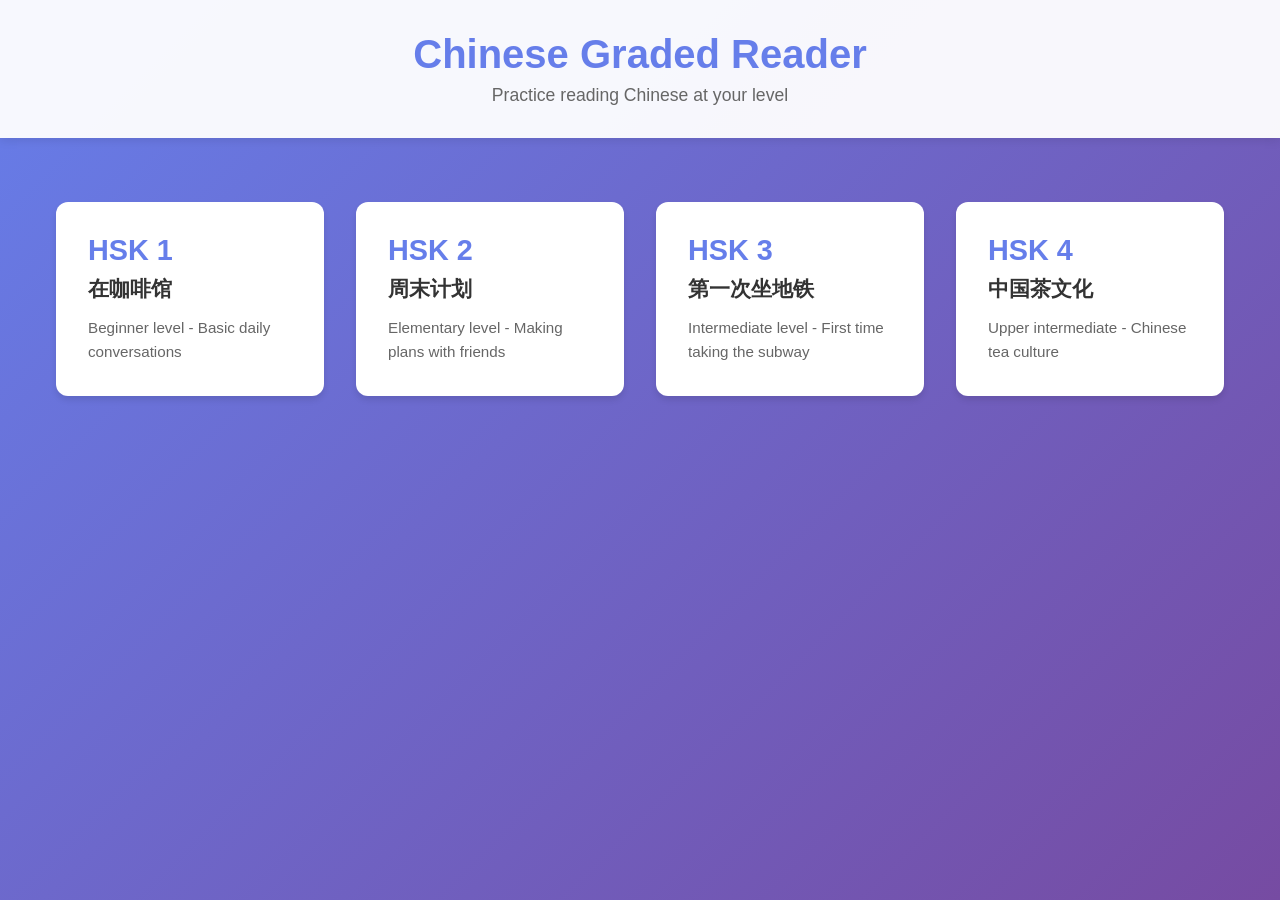
==== index.html @ 8f10793d "Add Chinese Graded Reader web app This app helps users practice reading Chinese at appropriate diffi" ====
<!DOCTYPE html>
<html lang="zh-CN">
<head>
    <meta charset="UTF-8">
    <meta name="viewport" content="width=device-width, initial-scale=1.0">
    <title>Chinese Graded Reader</title>
    <link rel="stylesheet" href="styles.css">
</head>
<body>
    <header>
        <h1>Chinese Graded Reader</h1>
        <p class="subtitle">Practice reading Chinese at your level</p>
    </header>

    <main id="app">
        <!-- Content will be dynamically rendered here -->
    </main>

    <script src="app.js"></script>
</body>
</html>
---- styles.css ----
/* Reset and base styles */
* {
    margin: 0;
    padding: 0;
    box-sizing: border-box;
}

body {
    font-family: 'Noto Sans SC', 'Microsoft YaHei', sans-serif;
    background: linear-gradient(135deg, #667eea 0%, #764ba2 100%);
    min-height: 100vh;
    color: #333;
}

header {
    background: rgba(255, 255, 255, 0.95);
    padding: 2rem;
    text-align: center;
    box-shadow: 0 2px 10px rgba(0, 0, 0, 0.1);
}

header h1 {
    font-size: 2.5rem;
    color: #667eea;
    margin-bottom: 0.5rem;
}

header .subtitle {
    color: #666;
    font-size: 1.1rem;
}

main {
    max-width: 1200px;
    margin: 2rem auto;
    padding: 0 1rem;
}

/* Level Selection View */
.level-selection {
    display: grid;
    grid-template-columns: repeat(auto-fit, minmax(250px, 1fr));
    gap: 2rem;
    padding: 2rem 0;
}

.level-card {
    background: white;
    border-radius: 12px;
    padding: 2rem;
    cursor: pointer;
    transition: transform 0.3s ease, box-shadow 0.3s ease;
    box-shadow: 0 4px 6px rgba(0, 0, 0, 0.1);
}

.level-card:hover {
    transform: translateY(-5px);
    box-shadow: 0 8px 15px rgba(0, 0, 0, 0.2);
}

.level-card h2 {
    color: #667eea;
    font-size: 1.8rem;
    margin-bottom: 0.5rem;
}

.level-card .text-title {
    font-size: 1.3rem;
    color: #333;
    margin-bottom: 0.8rem;
    font-weight: 600;
}

.level-card .description {
    color: #666;
    font-size: 0.95rem;
    line-height: 1.6;
}

/* Reading View */
.reading-view {
    background: white;
    border-radius: 12px;
    padding: 3rem;
    box-shadow: 0 4px 20px rgba(0, 0, 0, 0.1);
}

.reading-header {
    margin-bottom: 2rem;
    padding-bottom: 1.5rem;
    border-bottom: 2px solid #f0f0f0;
}

.reading-header h2 {
    color: #667eea;
    font-size: 2rem;
    margin-bottom: 0.8rem;
}

.instruction {
    color: #888;
    font-size: 0.95rem;
    font-style: italic;
}

.text-content {
    font-size: 24px;
    line-height: 2.0;
    color: #333;
    margin-bottom: 2rem;
    text-align: justify;
}

/* Hoverable Words */
.word {
    position: relative;
    cursor: help;
    border-bottom: 1px dotted #667eea;
    transition: color 0.2s ease;
}

.word:hover {
    color: #667eea;
}

.word[data-pinyin]:hover::after {
    content: attr(data-pinyin) " - " attr(data-translation);
    position: absolute;
    bottom: 100%;
    left: 50%;
    transform: translateX(-50%);
    background: rgba(0, 0, 0, 0.9);
    color: white;
    padding: 0.5rem 0.8rem;
    border-radius: 6px;
    font-size: 14px;
    white-space: nowrap;
    z-index: 1000;
    margin-bottom: 8px;
    pointer-events: none;
    box-shadow: 0 2px 8px rgba(0, 0, 0, 0.2);
}

.word[data-pinyin]:hover::before {
    content: '';
    position: absolute;
    bottom: 100%;
    left: 50%;
    transform: translateX(-50%);
    border: 6px solid transparent;
    border-top-color: rgba(0, 0, 0, 0.9);
    z-index: 1000;
    margin-bottom: 2px;
    pointer-events: none;
}

/* Back Button */
.back-button {
    background: #667eea;
    color: white;
    border: none;
    padding: 0.8rem 1.5rem;
    border-radius: 8px;
    font-size: 1rem;
    cursor: pointer;
    transition: background 0.3s ease;
    font-family: inherit;
}

.back-button:hover {
    background: #5568d3;
}

/* Responsive Design */
@media (max-width: 768px) {
    header h1 {
        font-size: 2rem;
    }

    .level-selection {
        grid-template-columns: 1fr;
        gap: 1.5rem;
    }

    .reading-view {
        padding: 2rem 1.5rem;
    }

    .text-content {
        font-size: 20px;
        line-height: 1.8;
    }

    .word[data-pinyin]:hover::after {
        font-size: 12px;
        padding: 0.4rem 0.6rem;
    }
}

@media (max-width: 480px) {
    header {
        padding: 1.5rem;
    }

    header h1 {
        font-size: 1.5rem;
    }

    header .subtitle {
        font-size: 0.9rem;
    }

    .reading-view {
        padding: 1.5rem 1rem;
    }

    .text-content {
        font-size: 18px;
    }
}
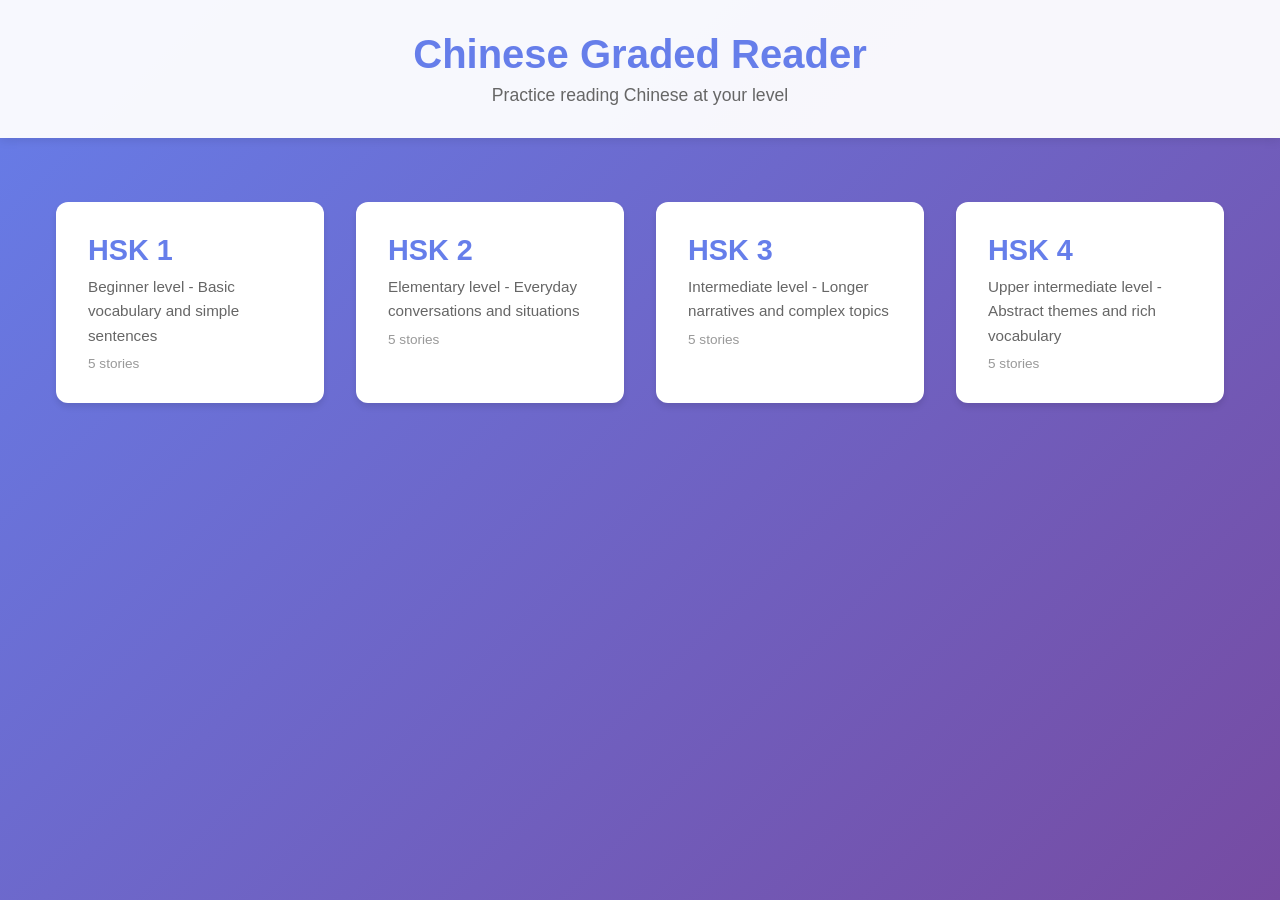
==== commit 34bb30be: "Add above-level word indicators and Chinese genre badges - Include HSK 1-4 vocabulary lists (hsk_voc" ====
--- a/index.html
+++ b/index.html
@@ -16,6 +16,7 @@
         <!-- Content will be dynamically rendered here -->
     </main>
 
+    <script src="hsk_vocab.js"></script>
     <script src="app.js"></script>
 </body>
 </html>
--- a/styles.css
+++ b/styles.css
@@ -64,17 +64,85 @@
     margin-bottom: 0.5rem;
 }
 
-.level-card .text-title {
-    font-size: 1.3rem;
-    color: #333;
-    margin-bottom: 0.8rem;
-    font-weight: 600;
-}
-
 .level-card .description {
     color: #666;
     font-size: 0.95rem;
     line-height: 1.6;
+    margin-bottom: 0.5rem;
+}
+
+.level-card .story-count {
+    color: #999;
+    font-size: 0.85rem;
+}
+
+/* Story Selection View */
+.story-selection {
+    padding: 2rem 0;
+}
+
+.section-header {
+    background: white;
+    border-radius: 12px;
+    padding: 1.5rem 2rem;
+    margin-bottom: 2rem;
+    box-shadow: 0 4px 6px rgba(0, 0, 0, 0.1);
+}
+
+.section-header h2 {
+    color: #667eea;
+    font-size: 1.8rem;
+    margin-bottom: 0.3rem;
+}
+
+.section-header .description {
+    color: #666;
+    font-size: 0.95rem;
+}
+
+.story-grid {
+    display: grid;
+    grid-template-columns: repeat(auto-fit, minmax(220px, 1fr));
+    gap: 1.5rem;
+    margin-bottom: 2rem;
+}
+
+.story-card {
+    background: white;
+    border-radius: 12px;
+    padding: 1.5rem;
+    cursor: pointer;
+    transition: transform 0.3s ease, box-shadow 0.3s ease;
+    box-shadow: 0 4px 6px rgba(0, 0, 0, 0.1);
+}
+
+.story-card:hover {
+    transform: translateY(-5px);
+    box-shadow: 0 8px 15px rgba(0, 0, 0, 0.2);
+}
+
+.story-card h3 {
+    color: #333;
+    font-size: 1.3rem;
+    margin: 0.8rem 0 0.5rem;
+}
+
+.story-card .description {
+    color: #666;
+    font-size: 0.85rem;
+    line-height: 1.5;
+}
+
+/* Genre Badge */
+.genre-badge {
+    display: inline-block;
+    background: #667eea;
+    color: white;
+    padding: 0.2rem 0.6rem;
+    border-radius: 4px;
+    font-size: 0.75rem;
+    font-weight: 600;
+    letter-spacing: 0.02em;
 }
 
 /* Reading View */
@@ -94,6 +162,10 @@
 .reading-header h2 {
     color: #667eea;
     font-size: 2rem;
+    margin-bottom: 0.5rem;
+}
+
+.reading-header .genre-badge {
     margin-bottom: 0.8rem;
 }
 
@@ -101,6 +173,7 @@
     color: #888;
     font-size: 0.95rem;
     font-style: italic;
+    margin-top: 0.5rem;
 }
 
 .text-content {
@@ -115,12 +188,33 @@
 .word {
     position: relative;
     cursor: help;
-    border-bottom: 1px dotted #667eea;
+    border-bottom: 1px solid rgba(102, 126, 234, 0.3);
     transition: color 0.2s ease;
 }
 
 .word:hover {
     color: #667eea;
+}
+
+/* Above-level words: dotted underline in a distinct color */
+.word.above-level {
+    border-bottom: 2px dotted #e67e22;
+}
+
+.word.above-level:hover {
+    color: #e67e22;
+}
+
+/* Above-level hint in instruction text */
+.above-level-hint {
+    border-bottom: 2px dotted #e67e22;
+}
+
+/* Genre badge as hoverable word (override word styles when combined) */
+.genre-badge.word {
+    border-bottom: none;
+    cursor: help;
+    font-size: 0.85rem;
 }
 
 .word[data-pinyin]:hover::after {
@@ -182,6 +276,11 @@
         gap: 1.5rem;
     }
 
+    .story-grid {
+        grid-template-columns: 1fr;
+        gap: 1rem;
+    }
+
     .reading-view {
         padding: 2rem 1.5rem;
     }
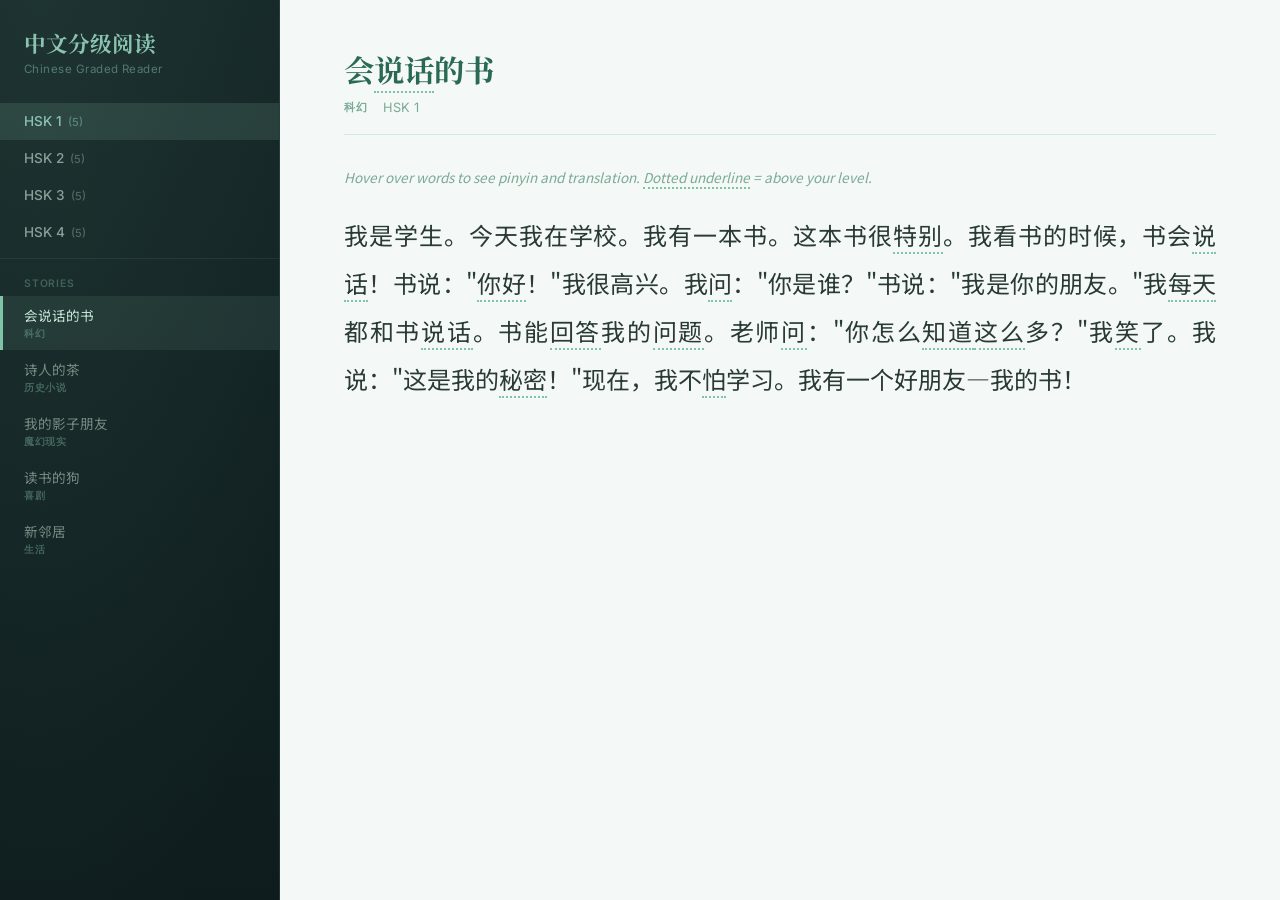
==== commit 5285aff9: "Apply Jade Split theme: sidebar layout with dark teal + mint pane Replace the purple gradient full-p" ====
--- a/index.html
+++ b/index.html
@@ -4,14 +4,12 @@
     <meta charset="UTF-8">
     <meta name="viewport" content="width=device-width, initial-scale=1.0">
     <title>Chinese Graded Reader</title>
+    <link rel="preconnect" href="https://fonts.googleapis.com">
+    <link rel="preconnect" href="https://fonts.gstatic.com" crossorigin>
+    <link href="https://fonts.googleapis.com/css2?family=Inter:wght@400;500;600&family=Noto+Sans+SC:wght@400;500&family=Noto+Serif+SC:wght@600;700&display=swap" rel="stylesheet">
     <link rel="stylesheet" href="styles.css">
 </head>
 <body>
-    <header>
-        <h1>Chinese Graded Reader</h1>
-        <p class="subtitle">Practice reading Chinese at your level</p>
-    </header>
-
     <main id="app">
         <!-- Content will be dynamically rendered here -->
     </main>
--- a/styles.css
+++ b/styles.css
@@ -7,224 +7,257 @@
 
 body {
     font-family: 'Noto Sans SC', 'Microsoft YaHei', sans-serif;
-    background: linear-gradient(135deg, #667eea 0%, #764ba2 100%);
+    background: #f4f8f6;
     min-height: 100vh;
-    color: #333;
-}
-
-header {
-    background: rgba(255, 255, 255, 0.95);
-    padding: 2rem;
-    text-align: center;
-    box-shadow: 0 2px 10px rgba(0, 0, 0, 0.1);
-}
-
-header h1 {
-    font-size: 2.5rem;
-    color: #667eea;
-    margin-bottom: 0.5rem;
-}
-
-header .subtitle {
-    color: #666;
-    font-size: 1.1rem;
-}
-
-main {
-    max-width: 1200px;
-    margin: 2rem auto;
-    padding: 0 1rem;
-}
-
-/* Level Selection View */
-.level-selection {
+    color: #2a3a34;
+}
+
+/* Two-pane layout */
+#app {
     display: grid;
-    grid-template-columns: repeat(auto-fit, minmax(250px, 1fr));
-    gap: 2rem;
-    padding: 2rem 0;
-}
-
-.level-card {
-    background: white;
-    border-radius: 12px;
-    padding: 2rem;
+    grid-template-columns: 280px 1fr;
+    min-height: 100vh;
+}
+
+/* ── Sidebar ── */
+.sidebar {
+    background: linear-gradient(180deg, #162828 0%, #0e1c1d 100%);
+    border-right: 1px solid rgba(138, 196, 176, 0.15);
+    display: flex;
+    flex-direction: column;
+    overflow-y: auto;
+    position: relative;
+}
+
+/* Ambient radial glow */
+.sidebar::before {
+    content: '';
+    position: absolute;
+    top: -40%;
+    left: -40%;
+    width: 180%;
+    height: 180%;
+    background: radial-gradient(ellipse at 30% 20%, rgba(128, 196, 168, 0.08) 0%, transparent 60%);
+    pointer-events: none;
+}
+
+.sidebar-logo {
+    padding: 1.8rem 1.5rem 1.2rem;
+    position: relative;
+}
+
+.sidebar-logo h1 {
+    font-family: 'Noto Serif SC', serif;
+    font-size: 1.35rem;
+    font-weight: 700;
+    color: #8ac4b0;
+    line-height: 1.3;
+}
+
+.sidebar-logo .subtitle {
+    font-family: 'Inter', sans-serif;
+    font-size: 0.72rem;
+    color: rgba(138, 196, 176, 0.5);
+    margin-top: 0.3rem;
+    letter-spacing: 0.04em;
+}
+
+/* ── Level Navigation ── */
+.level-nav {
+    padding: 0.5rem 0;
+    position: relative;
+}
+
+.lv-item {
+    display: block;
+    width: 100%;
+    padding: 0.65rem 1.5rem;
+    background: transparent;
+    border: none;
+    color: rgba(200, 220, 210, 0.65);
+    font-family: 'Inter', sans-serif;
+    font-size: 0.85rem;
+    font-weight: 500;
+    text-align: left;
     cursor: pointer;
-    transition: transform 0.3s ease, box-shadow 0.3s ease;
-    box-shadow: 0 4px 6px rgba(0, 0, 0, 0.1);
-}
-
-.level-card:hover {
-    transform: translateY(-5px);
-    box-shadow: 0 8px 15px rgba(0, 0, 0, 0.2);
-}
-
-.level-card h2 {
-    color: #667eea;
-    font-size: 1.8rem;
-    margin-bottom: 0.5rem;
-}
-
-.level-card .description {
-    color: #666;
-    font-size: 0.95rem;
-    line-height: 1.6;
-    margin-bottom: 0.5rem;
-}
-
-.level-card .story-count {
-    color: #999;
+    transition: background 0.15s ease, color 0.15s ease;
+    position: relative;
+}
+
+.lv-item:hover {
+    background: rgba(138, 196, 176, 0.08);
+    color: rgba(200, 220, 210, 0.9);
+}
+
+.lv-item.active {
+    background: rgba(138, 196, 176, 0.15);
+    color: #8ac4b0;
+}
+
+.lv-item .story-count {
+    font-size: 0.7rem;
+    opacity: 0.5;
+    margin-left: 0.4rem;
+}
+
+/* ── Story List ── */
+.story-list-section {
+    flex: 1;
+    overflow-y: auto;
+    border-top: 1px solid rgba(138, 196, 176, 0.1);
+    padding: 0.6rem 0;
+}
+
+.story-list-heading {
+    font-family: 'Inter', sans-serif;
+    font-size: 0.65rem;
+    font-weight: 600;
+    color: rgba(138, 196, 176, 0.35);
+    text-transform: uppercase;
+    letter-spacing: 0.08em;
+    padding: 0.5rem 1.5rem 0.4rem;
+}
+
+.story-item {
+    display: block;
+    width: 100%;
+    padding: 0.6rem 1.5rem;
+    padding-left: calc(1.5rem - 3px);
+    background: transparent;
+    border: none;
+    border-left: 3px solid transparent;
+    color: rgba(200, 220, 210, 0.55);
+    font-family: 'Noto Sans SC', sans-serif;
     font-size: 0.85rem;
-}
-
-/* Story Selection View */
-.story-selection {
-    padding: 2rem 0;
-}
-
-.section-header {
-    background: white;
-    border-radius: 12px;
-    padding: 1.5rem 2rem;
+    text-align: left;
+    cursor: pointer;
+    transition: background 0.15s ease, color 0.15s ease, border-color 0.15s ease;
+    line-height: 1.4;
+}
+
+.story-item:hover {
+    background: rgba(138, 196, 176, 0.06);
+    color: rgba(200, 220, 210, 0.8);
+}
+
+.story-item.active {
+    border-left-color: #80c4a8;
+    color: #c8e8d8;
+    background: rgba(138, 196, 176, 0.1);
+}
+
+.story-item .story-genre {
+    font-family: 'Inter', sans-serif;
+    font-size: 0.6rem;
+    font-weight: 600;
+    color: rgba(138, 196, 176, 0.4);
+    text-transform: uppercase;
+    letter-spacing: 0.06em;
+    display: block;
+    margin-top: 0.15rem;
+}
+
+/* ── Main Pane ── */
+.main-pane {
+    background: #f4f8f6;
+    overflow-y: auto;
+    padding: 3rem 4rem;
+    min-height: 100vh;
+}
+
+.reading-title {
+    font-family: 'Noto Serif SC', serif;
+    font-size: 1.9rem;
+    font-weight: 700;
+    color: #2a6a54;
+    margin-bottom: 0.6rem;
+    line-height: 1.4;
+}
+
+.reading-meta {
+    display: flex;
+    align-items: center;
+    gap: 1rem;
+    margin-bottom: 1.2rem;
+    color: #7aaa96;
+    font-family: 'Inter', sans-serif;
+    font-size: 0.8rem;
+}
+
+/* Genre badge — small teal uppercase text */
+.genre-badge {
+    font-family: 'Inter', sans-serif;
+    font-size: 0.7rem;
+    font-weight: 600;
+    color: #7aaa96;
+    text-transform: uppercase;
+    letter-spacing: 0.06em;
+}
+
+.reading-divider {
+    border: none;
+    border-top: 1px solid #d4e8df;
     margin-bottom: 2rem;
-    box-shadow: 0 4px 6px rgba(0, 0, 0, 0.1);
-}
-
-.section-header h2 {
-    color: #667eea;
-    font-size: 1.8rem;
-    margin-bottom: 0.3rem;
-}
-
-.section-header .description {
-    color: #666;
-    font-size: 0.95rem;
-}
-
-.story-grid {
-    display: grid;
-    grid-template-columns: repeat(auto-fit, minmax(220px, 1fr));
-    gap: 1.5rem;
-    margin-bottom: 2rem;
-}
-
-.story-card {
-    background: white;
-    border-radius: 12px;
-    padding: 1.5rem;
-    cursor: pointer;
-    transition: transform 0.3s ease, box-shadow 0.3s ease;
-    box-shadow: 0 4px 6px rgba(0, 0, 0, 0.1);
-}
-
-.story-card:hover {
-    transform: translateY(-5px);
-    box-shadow: 0 8px 15px rgba(0, 0, 0, 0.2);
-}
-
-.story-card h3 {
-    color: #333;
-    font-size: 1.3rem;
-    margin: 0.8rem 0 0.5rem;
-}
-
-.story-card .description {
-    color: #666;
+}
+
+.reading-instruction {
+    color: #7aaa96;
     font-size: 0.85rem;
-    line-height: 1.5;
-}
-
-/* Genre Badge */
-.genre-badge {
-    display: inline-block;
-    background: #667eea;
-    color: white;
-    padding: 0.2rem 0.6rem;
-    border-radius: 4px;
-    font-size: 0.75rem;
-    font-weight: 600;
-    letter-spacing: 0.02em;
-}
-
-/* Reading View */
-.reading-view {
-    background: white;
-    border-radius: 12px;
-    padding: 3rem;
-    box-shadow: 0 4px 20px rgba(0, 0, 0, 0.1);
-}
-
-.reading-header {
-    margin-bottom: 2rem;
-    padding-bottom: 1.5rem;
-    border-bottom: 2px solid #f0f0f0;
-}
-
-.reading-header h2 {
-    color: #667eea;
-    font-size: 2rem;
-    margin-bottom: 0.5rem;
-}
-
-.reading-header .genre-badge {
-    margin-bottom: 0.8rem;
-}
-
-.instruction {
-    color: #888;
-    font-size: 0.95rem;
     font-style: italic;
-    margin-top: 0.5rem;
+    margin-bottom: 1.5rem;
 }
 
 .text-content {
+    font-family: 'Noto Sans SC', sans-serif;
     font-size: 24px;
     line-height: 2.0;
-    color: #333;
-    margin-bottom: 2rem;
+    color: #2a3a34;
     text-align: justify;
 }
 
-/* Hoverable Words */
+/* ── Hoverable Words ── */
 .word {
     position: relative;
     cursor: help;
-    border-bottom: 1px solid rgba(102, 126, 234, 0.3);
     transition: color 0.2s ease;
 }
 
 .word:hover {
-    color: #667eea;
-}
-
-/* Above-level words: dotted underline in a distinct color */
+    color: #2a6a54;
+}
+
+/* Above-level words: dotted underline in teal */
 .word.above-level {
-    border-bottom: 2px dotted #e67e22;
+    border-bottom: 2px dotted #80c4a8;
 }
 
 .word.above-level:hover {
-    color: #e67e22;
+    color: #2a6a54;
 }
 
 /* Above-level hint in instruction text */
 .above-level-hint {
-    border-bottom: 2px dotted #e67e22;
-}
-
-/* Genre badge as hoverable word (override word styles when combined) */
-.genre-badge.word {
-    border-bottom: none;
-    cursor: help;
-    font-size: 0.85rem;
-}
-
+    border-bottom: 2px dotted #80c4a8;
+}
+
+/* Words inside genre badges inherit badge text color */
+.genre-badge .word {
+    color: inherit;
+}
+
+.genre-badge .word:hover {
+    color: #2a6a54;
+}
+
+/* Tooltip */
 .word[data-pinyin]:hover::after {
-    content: attr(data-pinyin) " - " attr(data-translation);
+    content: attr(data-pinyin) " – " attr(data-translation);
     position: absolute;
     bottom: 100%;
     left: 50%;
     transform: translateX(-50%);
-    background: rgba(0, 0, 0, 0.9);
-    color: white;
+    background: rgba(14, 28, 29, 0.95);
+    color: #d4e8df;
     padding: 0.5rem 0.8rem;
     border-radius: 6px;
     font-size: 14px;
@@ -232,7 +265,8 @@
     z-index: 1000;
     margin-bottom: 8px;
     pointer-events: none;
-    box-shadow: 0 2px 8px rgba(0, 0, 0, 0.2);
+    box-shadow: 0 2px 8px rgba(0, 0, 0, 0.25);
+    font-family: 'Inter', 'Noto Sans SC', sans-serif;
 }
 
 .word[data-pinyin]:hover::before {
@@ -242,47 +276,78 @@
     left: 50%;
     transform: translateX(-50%);
     border: 6px solid transparent;
-    border-top-color: rgba(0, 0, 0, 0.9);
+    border-top-color: rgba(14, 28, 29, 0.95);
     z-index: 1000;
     margin-bottom: 2px;
     pointer-events: none;
 }
 
-/* Back Button */
-.back-button {
-    background: #667eea;
-    color: white;
-    border: none;
-    padding: 0.8rem 1.5rem;
-    border-radius: 8px;
+/* ── Empty / placeholder state ── */
+.main-pane-empty {
+    display: flex;
+    align-items: center;
+    justify-content: center;
+    height: 100%;
+    color: #7aaa96;
     font-size: 1rem;
-    cursor: pointer;
-    transition: background 0.3s ease;
-    font-family: inherit;
-}
-
-.back-button:hover {
-    background: #5568d3;
-}
-
-/* Responsive Design */
+    font-style: italic;
+}
+
+/* ── Responsive: stacked layout at narrow viewports ── */
 @media (max-width: 768px) {
-    header h1 {
-        font-size: 2rem;
-    }
-
-    .level-selection {
+    #app {
         grid-template-columns: 1fr;
-        gap: 1.5rem;
-    }
-
-    .story-grid {
-        grid-template-columns: 1fr;
-        gap: 1rem;
-    }
-
-    .reading-view {
-        padding: 2rem 1.5rem;
+        grid-template-rows: auto 1fr;
+    }
+
+    .sidebar {
+        flex-direction: column;
+        overflow-y: visible;
+        max-height: none;
+    }
+
+    .sidebar-logo {
+        padding: 1.2rem 1rem 0.8rem;
+    }
+
+    .sidebar-logo h1 {
+        font-size: 1.15rem;
+    }
+
+    /* Horizontal level pills */
+    .level-nav {
+        display: flex;
+        flex-wrap: wrap;
+        gap: 0.3rem;
+        padding: 0.4rem 1rem;
+    }
+
+    .lv-item {
+        width: auto;
+        padding: 0.4rem 0.8rem;
+        border-radius: 6px;
+        font-size: 0.8rem;
+    }
+
+    .lv-item.active {
+        background: rgba(138, 196, 176, 0.2);
+    }
+
+    /* Collapsible story list */
+    .story-list-section {
+        max-height: 200px;
+        overflow-y: auto;
+        border-top: 1px solid rgba(138, 196, 176, 0.1);
+        border-bottom: 1px solid rgba(138, 196, 176, 0.1);
+    }
+
+    .main-pane {
+        padding: 2rem 1.2rem;
+        min-height: auto;
+    }
+
+    .reading-title {
+        font-size: 1.5rem;
     }
 
     .text-content {
@@ -297,20 +362,12 @@
 }
 
 @media (max-width: 480px) {
-    header {
-        padding: 1.5rem;
-    }
-
-    header h1 {
-        font-size: 1.5rem;
-    }
-
-    header .subtitle {
-        font-size: 0.9rem;
-    }
-
-    .reading-view {
+    .main-pane {
         padding: 1.5rem 1rem;
+    }
+
+    .reading-title {
+        font-size: 1.3rem;
     }
 
     .text-content {
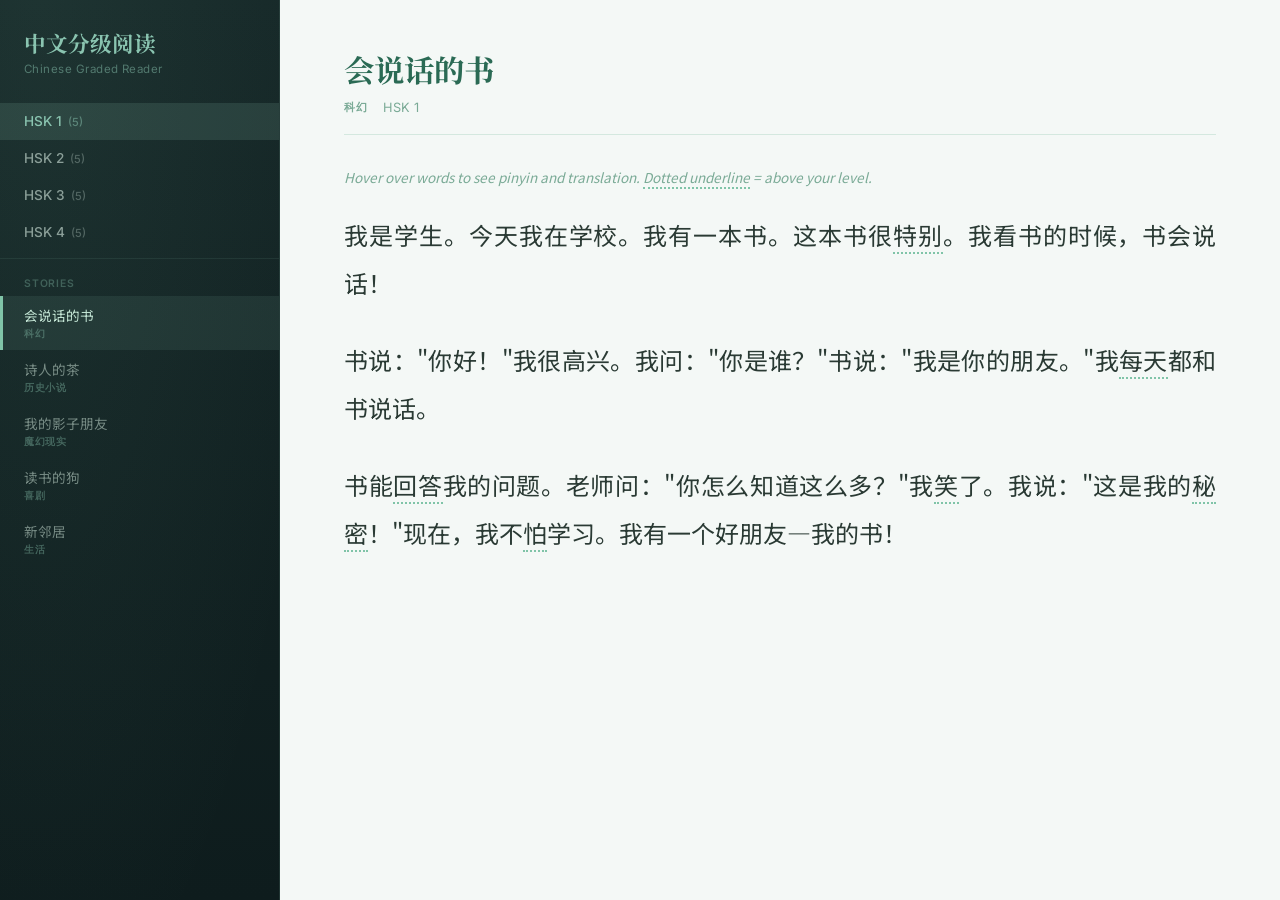
==== commit bf213866: "Phase 3: Update app to use new data architecture - Load index.json + lexicon.json on startup instead" ====
--- a/index.html
+++ b/index.html
@@ -14,7 +14,6 @@
         <!-- Content will be dynamically rendered here -->
     </main>
 
-    <script src="hsk_vocab.js"></script>
     <script src="app.js"></script>
 </body>
 </html>
--- a/styles.css
+++ b/styles.css
@@ -213,6 +213,14 @@
     line-height: 2.0;
     color: #2a3a34;
     text-align: justify;
+}
+
+.text-content .paragraph {
+    margin-bottom: 1.2em;
+}
+
+.text-content .paragraph:last-child {
+    margin-bottom: 0;
 }
 
 /* ── Hoverable Words ── */
